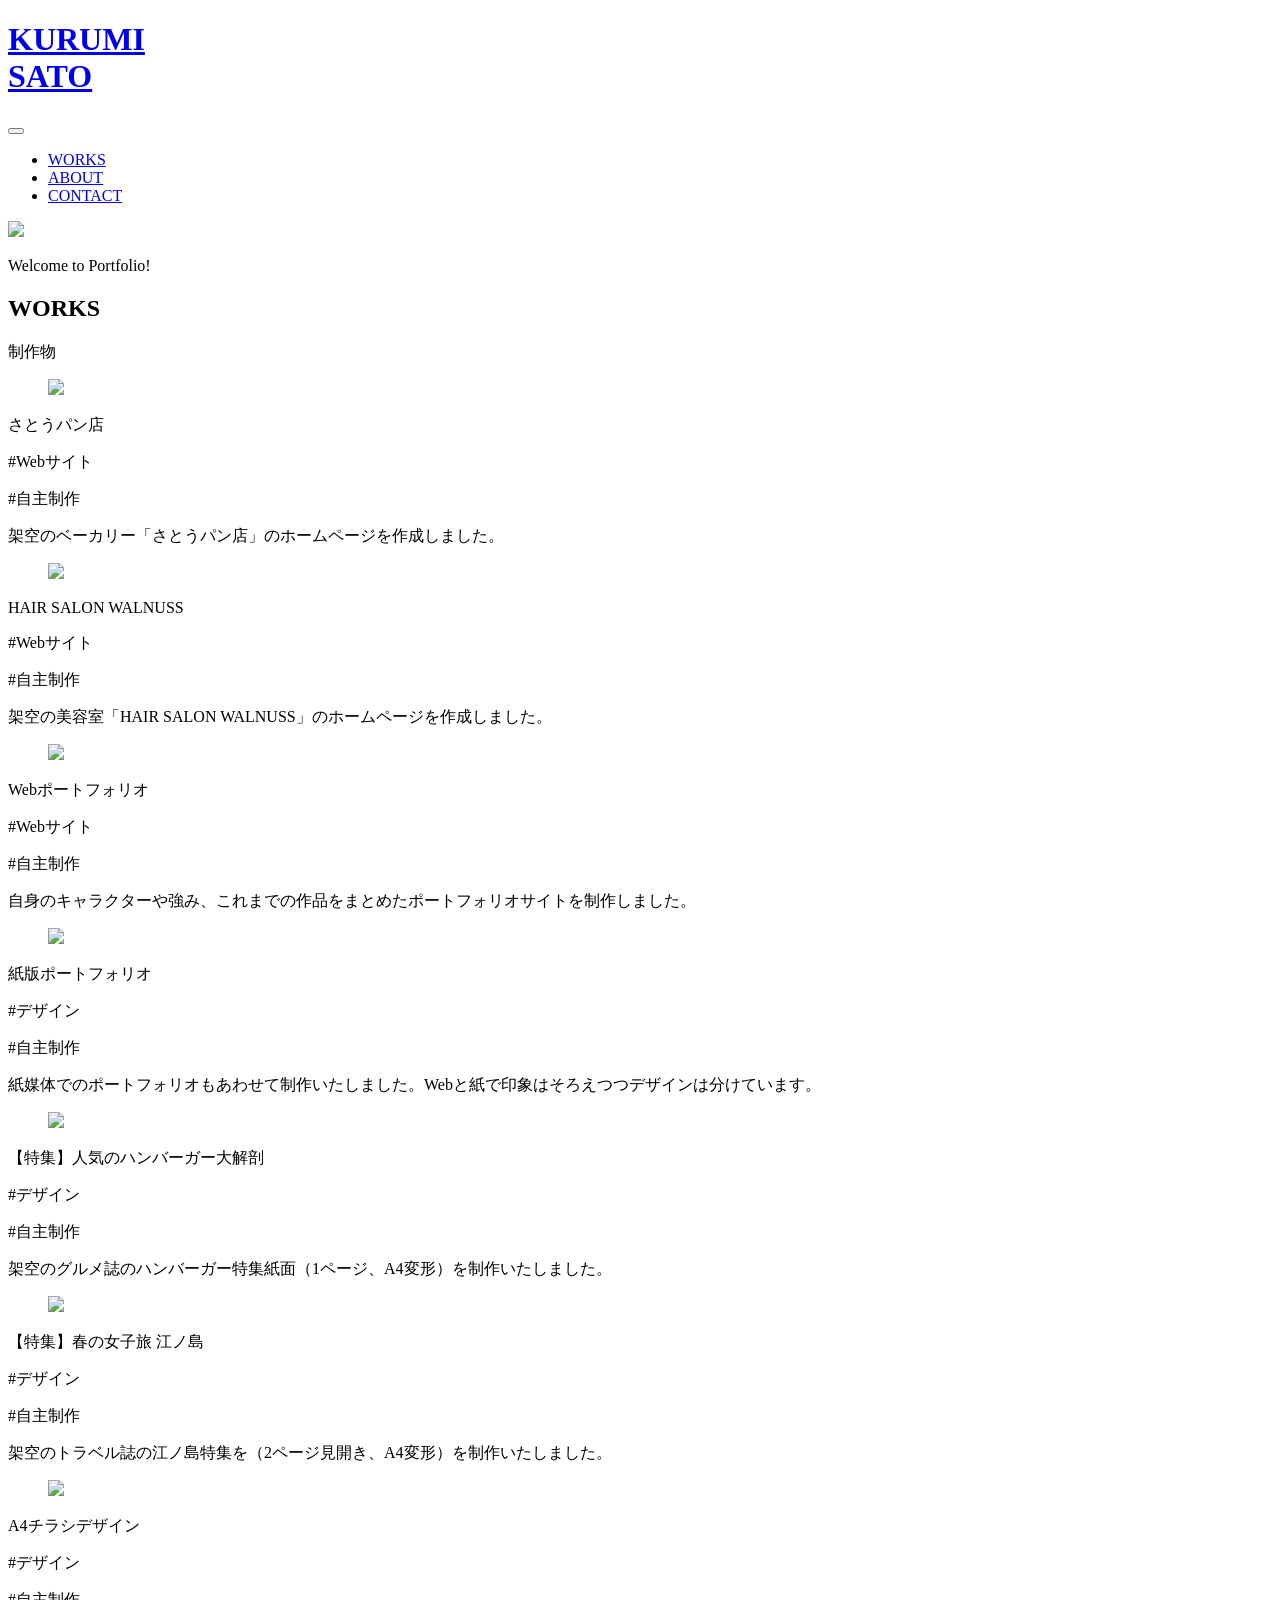
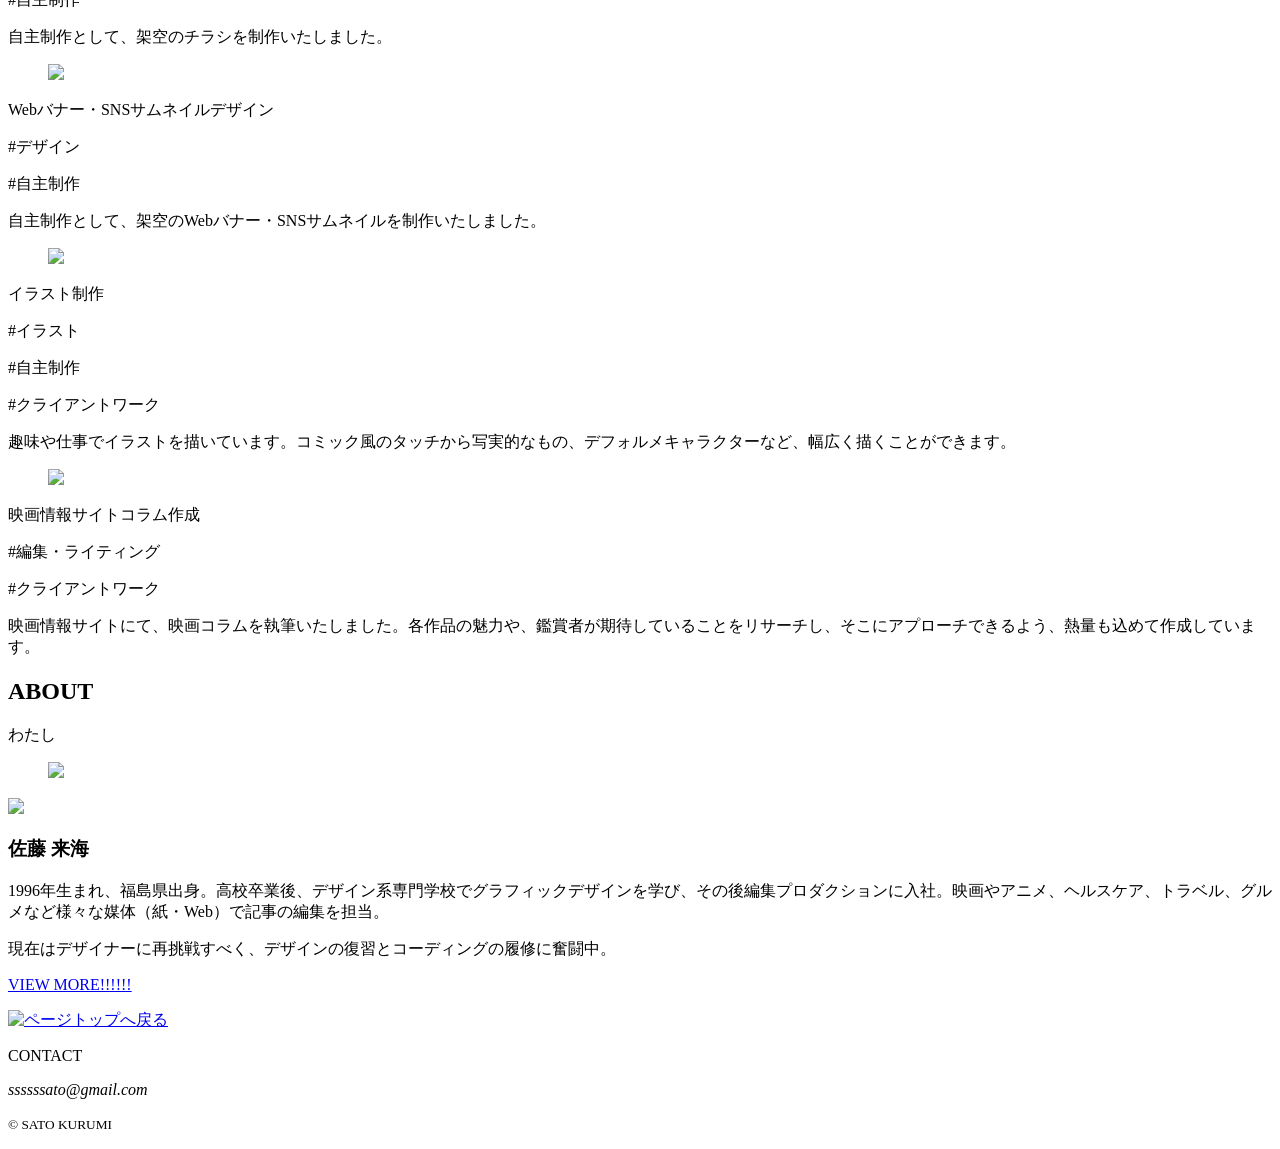
==== index.html @ dfcef028 "Add files via upload" ====
<!DOCTYPE html>
<html lang="jp">

<head>
    <meta charset="UTF-8">
    <meta name="viewport" content="width=device-width, initial-scale=1.0">
    <!-- フォント -->
    <link rel="preconnect" href="https://fonts.googleapis.com">
    <link rel="preconnect" href="https://fonts.gstatic.com" crossorigin>
    <link
        href="https://fonts.googleapis.com/css2?family=Anton&family=M+PLUS+Rounded+1c&family=Sansita:ital,wght@0,400;0,700;0,800;0,900;1,400;1,700;1,800;1,900&display=swap"
        rel="stylesheet">
    <!-- ページタイトル -->
    <title>KURUMI SATO - Portfolio</title>
    <meta name="description" content="佐藤 来海のポートフォリオ">
    <link rel="icon" href="img/favicon.webp">
    <link href="css/slick.css" rel="stylesheet">
    <link href="css/slick-theme.css" rel="stylesheet">
    <link href="css/aos.css" rel="stylesheet">
    <link href="css/style.css" rel="stylesheet">
</head>

<body>
    <!-- ↓↓↓ナビ・メイン・バナー（全幅）↓↓↓ -->
    <header id="top">
        <!-- ↓↓↓h1とナビの箱↓↓↓ -->
        <div id="header-unit">
            <!-- ↓左上の名前↓ -->
            <a href="index.html">
                <h1>KURUMI<br>SATO</h1>
            </a>

            <!-- ↓↓↓ハンバーガー用ボタン↓↓↓ -->
            <button id="hamburger-btn" aria-label="メニューを開く">
                <span></span>
                <span></span>
                <span></span>
            </button>
            <!-- ↓↓↓ハンバーガーメニュー中身↓↓↓ -->
            <nav id="nav-menu">
                <ul class="main-nav">
                    <li><a href="#works">WORKS</a></li>
                    <li><a href="about.html">ABOUT</a></li>
                    <li><a href="#contact">CONTACT</a></li>
                </ul>
            </nav>
        </div>
        <!-- ↓↓↓メインビジュアル↓↓↓ -->
        <div id="main-visual"><span class="katakata"><img src="img/hamburger-kun.webp"></span></div>

        <!-- ↓↓↓黒い帯の箇所↓↓↓ -->
        <div id="header-banner">
            <p>Welcome to Portfolio!</p>
        </div>
    </header>

    <!-- ↓↓↓メイン・幅あり↓↓↓ -->
    <main>
        <!-- ↓↓↓WORK↓↓↓ -->
        <section id="works" class="wrapper">
            <div class="sec-title-unit"><!-- ↓↓↓ sec-titleまとめ↓↓↓ -->
                <h2>WORKS</h2>
                <p>制作物</p>
            </div>

            <div id="works-box">
                <div class="works-unit" data-aos="fade-up"><!-- ↓パンユニット↓ -->
                    <!-- ↓詳細ページリンク付きの画像↓ -->
                    <a href="works-satopanten.html">
                        <figure><img src="img/mokup-09.webp" class="item-img"></figure>
                    </a>
                    <p class="item-name">さとうパン店</p>
                    <div class="tag-unit">
                        <p class="item-tag">#Webサイト</p>
                        <p class="item-tag">#自主制作</p>
                    </div>
                    <p class="item-text">架空のベーカリー「さとうパン店」のホームページを作成しました。</p>
                </div>

                <div class="works-unit" data-aos="fade-up"><!-- ↓サロンユニット↓ -->
                    <!-- ↓詳細ページリンク付きの画像↓ -->
                    <a href="works-salonwalnuss.html">
                        <figure><img src="img/mokup-10.webp" class="item-img"></figure>
                    </a>
                    <p class="item-name">HAIR SALON WALNUSS</p>
                    <div class="tag-unit">
                        <p class="item-tag">#Webサイト</p>
                        <p class="item-tag">#自主制作</p>
                    </div>
                    <p class="item-text">架空の美容室「HAIR SALON WALNUSS」のホームページを作成しました。</p>
                </div>

                <div class="works-unit" data-aos="fade-up"><!-- ↓ポートフォリオユニット↓ -->
                    <!-- ↓詳細ページリンク付きの画像↓ -->
                    <a href="works-myportffolio.html">
                        <figure><img src="img/mokup-11.webp" class="item-img"></figure>
                    </a>
                    <p class="item-name">Webポートフォリオ</p>
                    <div class="tag-unit">
                        <p class="item-tag">#Webサイト</p>
                        <p class="item-tag">#自主制作</p>
                    </div>
                    <p class="item-text">自身のキャラクターや強み、これまでの作品をまとめたポートフォリオサイトを制作しました。</p>
                </div>

                <div class="works-unit" data-aos="fade-up"><!-- ↓紙ポートフォリオユニット↓ -->
                    <!-- ↓詳細ページリンク付きの画像↓ -->
                    <a href="works-myportffolio-paper.html">
                        <figure><img src="img/paper-portfolio.webp" class="item-img"></figure>
                    </a>
                    <p class="item-name">紙版ポートフォリオ</p>
                    <div class="tag-unit">
                        <p class="item-tag">#デザイン</p>
                        <p class="item-tag">#自主制作</p>
                    </div>
                    <p class="item-text">紙媒体でのポートフォリオもあわせて制作いたしました。Webと紙で印象はそろえつつデザインは分けています。</p>
                </div>

                <div class="works-unit" data-aos="fade-up"><!-- ↓特集01ユニット↓ -->
                    <!-- ↓詳細ページリンク付きの画像↓ -->
                    <a href="works-magagine-01.html">
                        <figure><img src="img/edit-01.webp" class="item-img"></figure>
                    </a>
                    <p class="item-name">【特集】人気のハンバーガー大解剖</p>
                    <div class="tag-unit">
                        <p class="item-tag">#デザイン</p>
                        <p class="item-tag">#自主制作</p>
                    </div>
                    <p class="item-text">架空のグルメ誌のハンバーガー特集紙面（1ページ、A4変形）を制作いたしました。</p>
                </div>

                <div class="works-unit" data-aos="fade-up"><!-- ↓特集02ユニット↓ -->
                    <!-- ↓詳細ページリンク付きの画像↓ -->
                    <a href="works-magagine-02.html">
                        <figure><img src="img/edit-02.webp" class="item-img"></figure>
                    </a>
                    <p class="item-name">【特集】春の女子旅 江ノ島</p>
                    <div class="tag-unit">
                        <p class="item-tag">#デザイン</p>
                        <p class="item-tag">#自主制作</p>
                    </div>
                    <p class="item-text">架空のトラベル誌の江ノ島特集を（2ページ見開き、A4変形）を制作いたしました。</p>
                </div>

                <div class="works-unit" data-aos="fade-up"><!-- ↓チラシユニット↓ -->
                    <!-- ↓詳細ページリンク付きの画像↓ -->
                    <a href="works-leaflet.html">
                        <figure><img src="img/chirashi.webp" class="item-img"></figure>
                    </a>
                    <p class="item-name">A4チラシデザイン</p>
                    <div class="tag-unit">
                        <p class="item-tag">#デザイン</p>
                        <p class="item-tag">#自主制作</p>
                    </div>
                    <p class="item-text">自主制作として、架空のチラシを制作いたしました。</p>
                </div>

                <div class="works-unit" data-aos="fade-up"><!-- ↓バナーユニット↓ -->
                    <!-- ↓詳細ページリンク付きの画像↓ -->
                    <a href="works-webbanner.html">
                        <figure><img src="img/banner.webp" class="item-img"></figure>
                    </a>
                    <p class="item-name">Webバナー・SNSサムネイルデザイン</p>
                    <div class="tag-unit">
                        <p class="item-tag">#デザイン</p>
                        <p class="item-tag">#自主制作</p>
                    </div>
                    <p class="item-text">自主制作として、架空のWebバナー・SNSサムネイルを制作いたしました。</p>
                </div>

                <div class="works-unit" data-aos="fade-up"><!-- ↓イラストユニット↓ -->
                    <!-- ↓詳細ページリンク付きの画像↓ -->
                    <a href="works-illust.html">
                        <figure><img src="img/illust.webp" class="item-img"></figure>
                    </a>
                    <p class="item-name">イラスト制作</p>
                    <div class="tag-unit">
                        <p class="item-tag">#イラスト</p>
                        <p class="item-tag">#自主制作</p>
                        <p class="item-tag">#クライアントワーク</p>
                    </div>
                    <p class="item-text">趣味や仕事でイラストを描いています。コミック風のタッチから写実的なもの、デフォルメキャラクターなど、幅広く描くことができます。</p>
                </div>

                <div class="works-unit" data-aos="fade-up"><!-- ↓ライティングユニット↓ -->
                    <!-- ↓詳細ページリンク付きの画像↓ -->
                    <a href="works-mwpwriting.html">
                        <figure><img src="img/mwp-writing.webp" class="item-img"></figure>
                    </a>
                    <p class="item-name">映画情報サイトコラム作成</p>
                    <div class="tag-unit">
                        <p class="item-tag">#編集・ライティング
                        </p>
                        <p class="item-tag">#クライアントワーク</p>
                    </div>
                    <p class="item-text">
                        映画情報サイトにて、映画コラムを執筆いたしました。各作品の魅力や、鑑賞者が期待していることをリサーチし、そこにアプローチできるよう、熱量も込めて作成しています。</p>
                </div>
            </div>
        </section>
        <!-- ↑↑↑WORKS↑↑↑ -->

        <!-- ↓↓↓ABOUT↓↓↓ -->
        <section id="about">
            <div class="sec-title-unit"><!-- ↓↓↓ sec-titleまとめ↓↓↓ -->
                <h2>ABOUT</h2>
                <p>わたし</p>
            </div>
            <div class="about-unit" data-aos="fade-up">
                <figure id="my-photo"><img src="img/myphoto.jpg"></figure>
                <div class="about-text-unit">
                    <span class="img-roll"><img src="img/recoad.svg"></span>
                    <h3>佐藤 来海</h3>
                    <p>1996年生まれ、福島県出身。高校卒業後、デザイン系専門学校でグラフィックデザインを学び、その後編集プロダクションに入社。映画やアニメ、ヘルスケア、トラベル、グルメなど様々な媒体（紙・Web）で記事の編集を担当。
                    </p>
                    <p>現在はデザイナーに再挑戦すべく、デザインの復習とコーディングの履修に奮闘中。</p>
                </div>
            </div>
            <div id="about-viewmore"><!-- ↓↓↓ VIEW MOREボタン↓↓↓ -->
                <a href="about.html">
                    <p>VIEW MORE!!!!!!</p>
                </a>
            </div>
            <div>
                <a href="#top" class="to-top-btn">
                    <img src="img/hamburger-kun-top.webp" alt="ページトップへ戻る">
                </a>
            </div>
        </section>
    </main>

    <footer id="contact">
        <p>CONTACT</p>
        <!-- ↓メアド↓ -->
        <address>ssssssato@gmail.com</address>
        <p><small>&copy; SATO KURUMI</small></p>
    </footer>

    <!-- jQuery本体／相対パス -->
    <!-- <script src="js/jquery-3.6.1.min.js"></script> -->
    <!-- jQuery本体／CDN -->
    <script src="https://cdnjs.cloudflare.com/ajax/libs/jquery/3.7.1/jquery.min.js"
        integrity="sha512-v2CJ7UaYy4JwqLDIrZUI/4hqeoQieOmAZNXBeQyjo21dadnwR+8ZaIJVT8EE2iyI61OV8e6M8PP2/4hpQINQ/g=="
        crossorigin="anonymous" referrerpolicy="no-referrer"></script>
    <!-- slick.jsプラグイン -->
    <script src="js/slick.min.js"></script>
    <!-- イニシャライズ -->
    <script>
        $('.slider').slick({
            autoplay: true,
            infinity: true,
            dots: true,
            speed: 1000,
            autoplaySpeed: 1200,
            centerMode: true,
            centerPadding: '20%'
        });
    </script>
    <!--AOSイニシャライズ-->
    <script src="js/aos.js"></script>
    <script>AOS.init();</script>
    <script>
        const btn = document.getElementById('hamburger-btn');
        const menu = document.getElementById('nav-menu');
        const links = document.querySelectorAll('.main-nav a'); // 💡 .main-navの中のaタグを全取得

        // 1. ボタンをクリックしたときの開閉
        btn.addEventListener('click', () => {
            btn.classList.toggle('active');
            menu.classList.toggle('active');
        });

        // 2. リンクをクリックしたときにメニューを自動で閉じる
        links.forEach(link => {
            link.addEventListener('click', () => {
                btn.classList.remove('active');
                menu.classList.remove('active');
            });
        });</script>
</body>

</html>
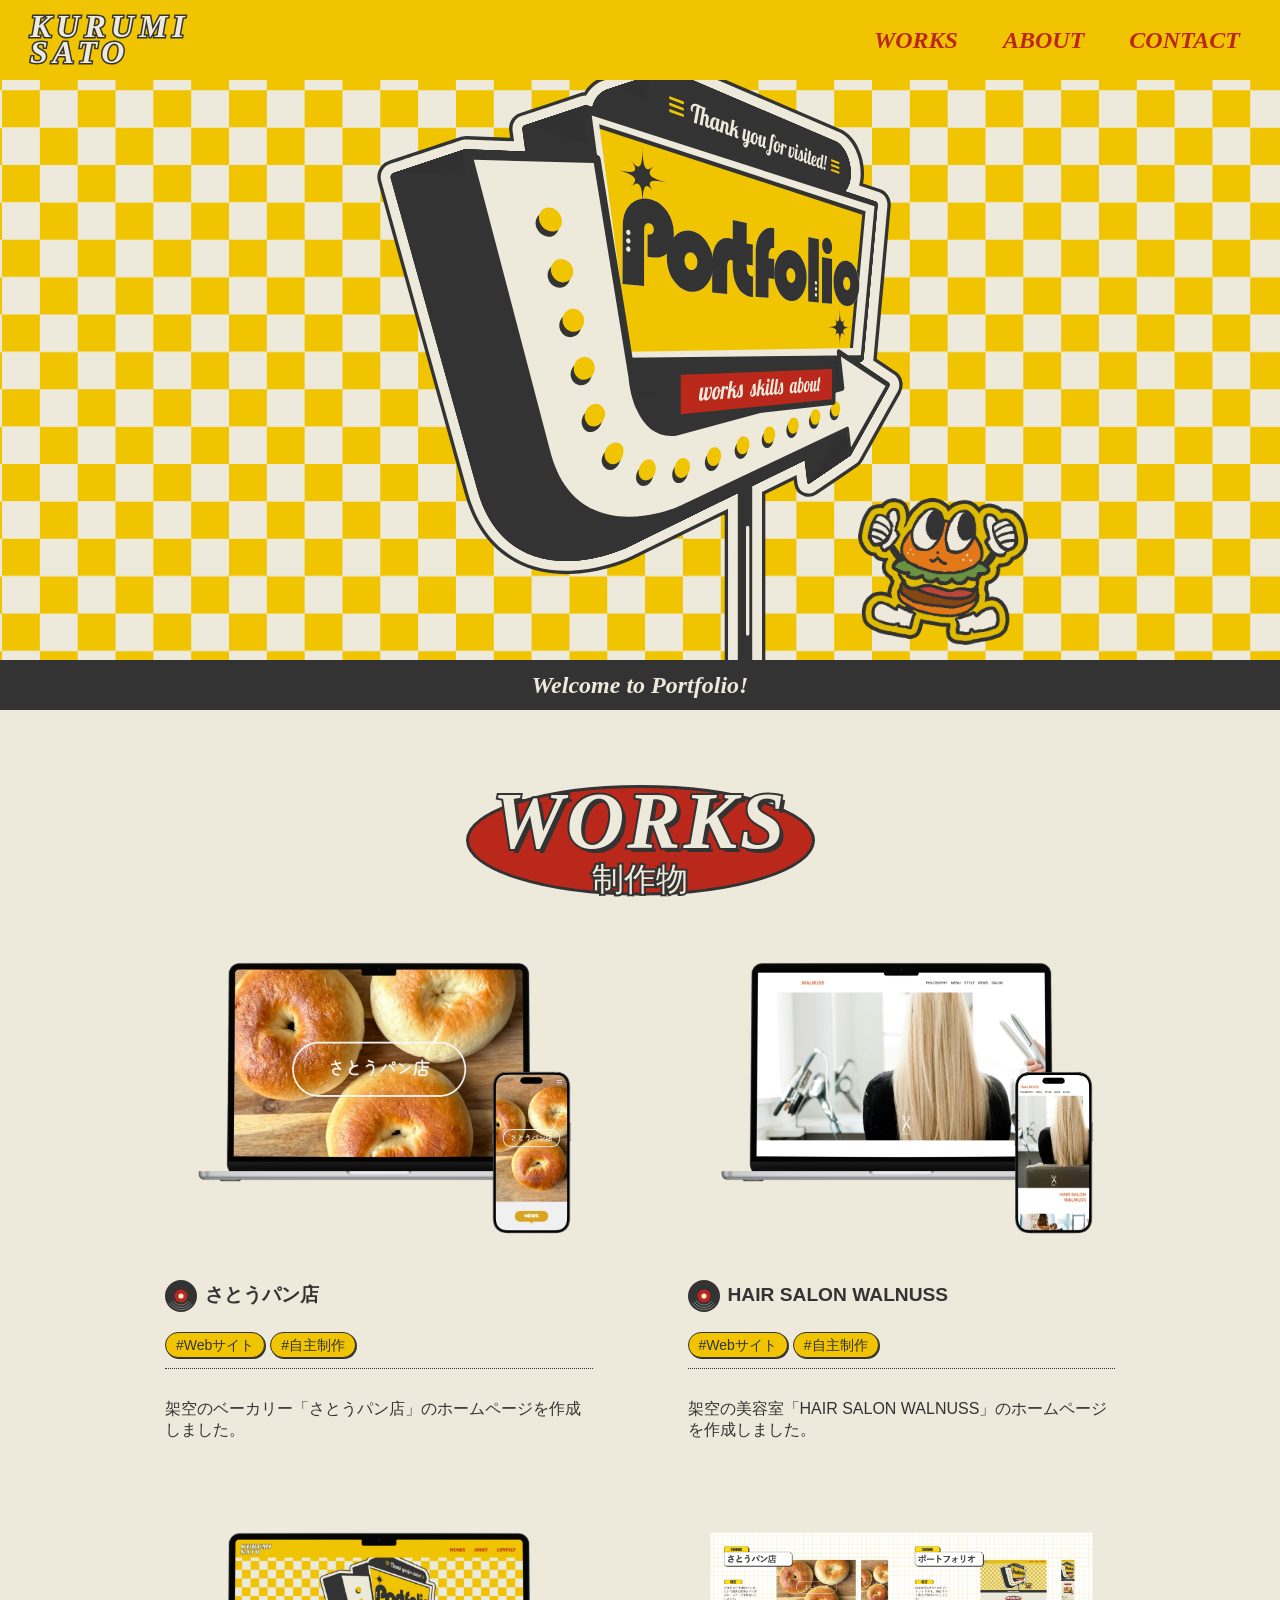
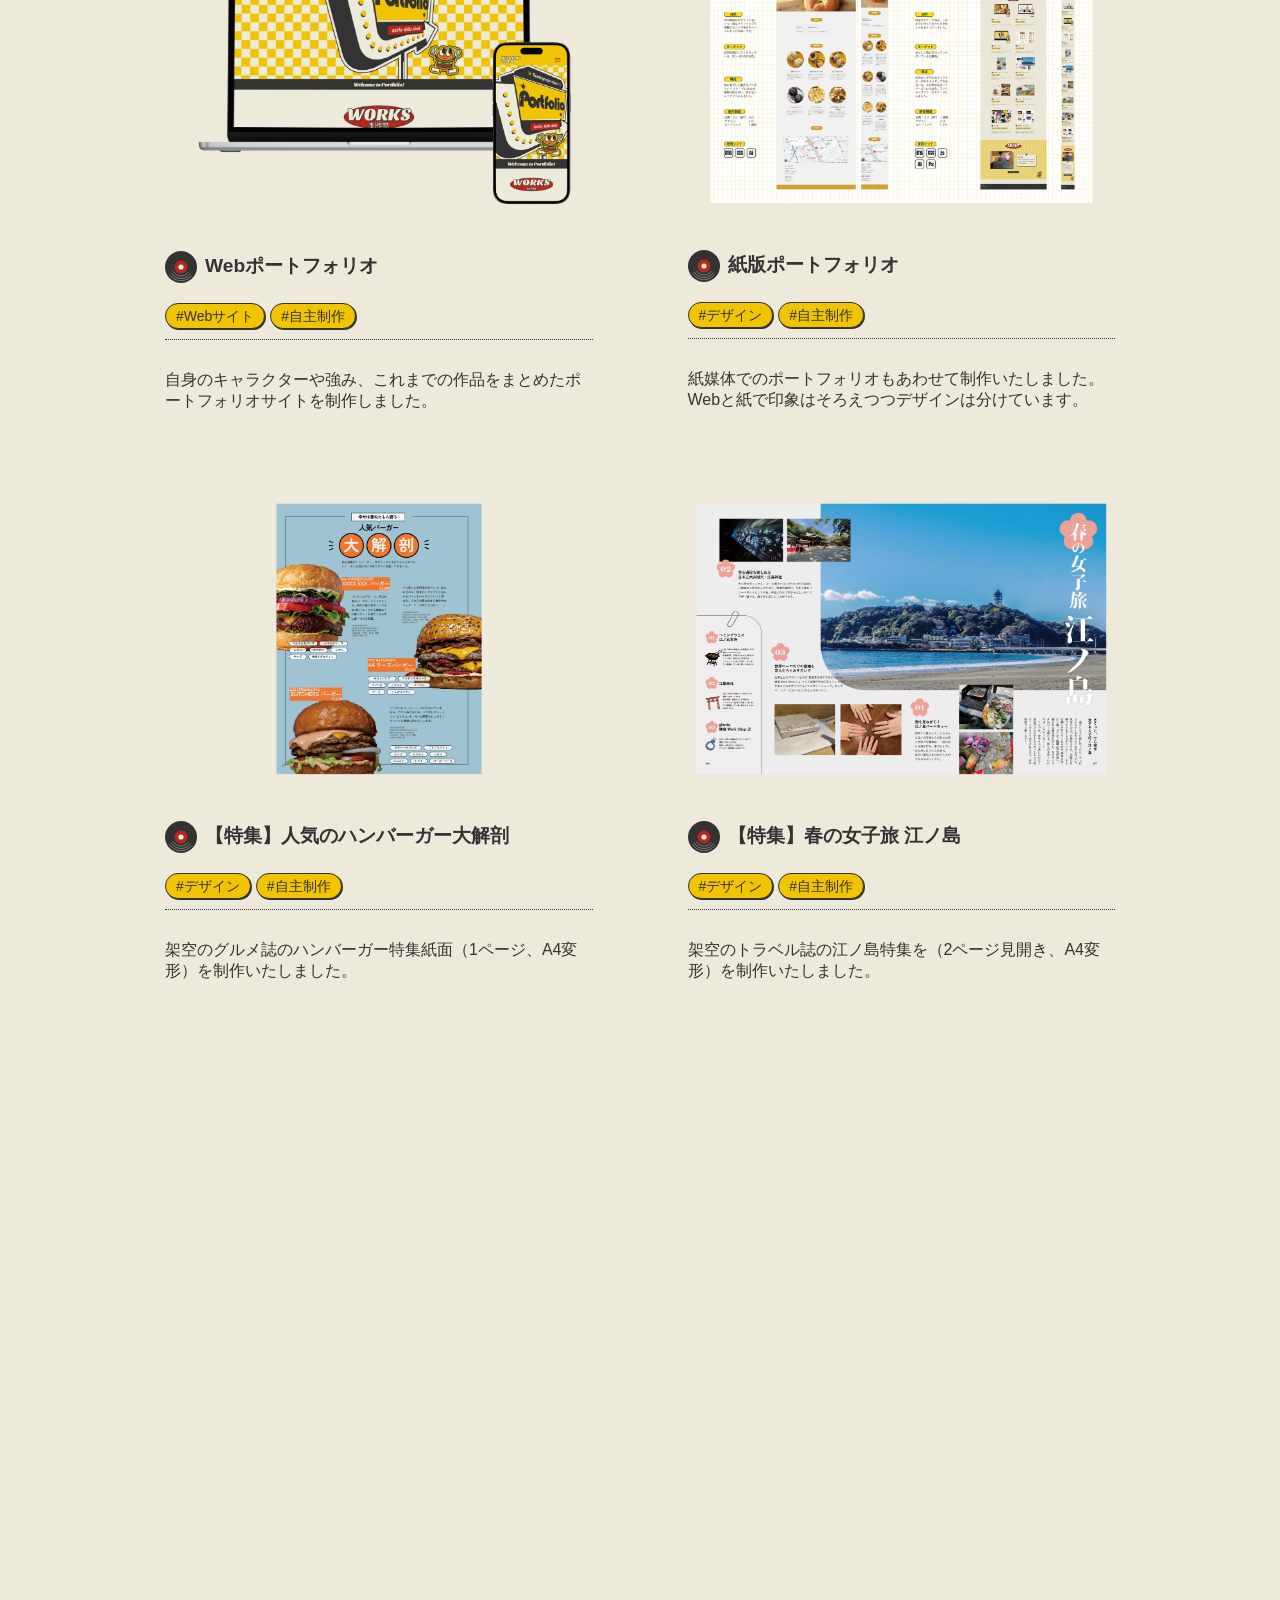
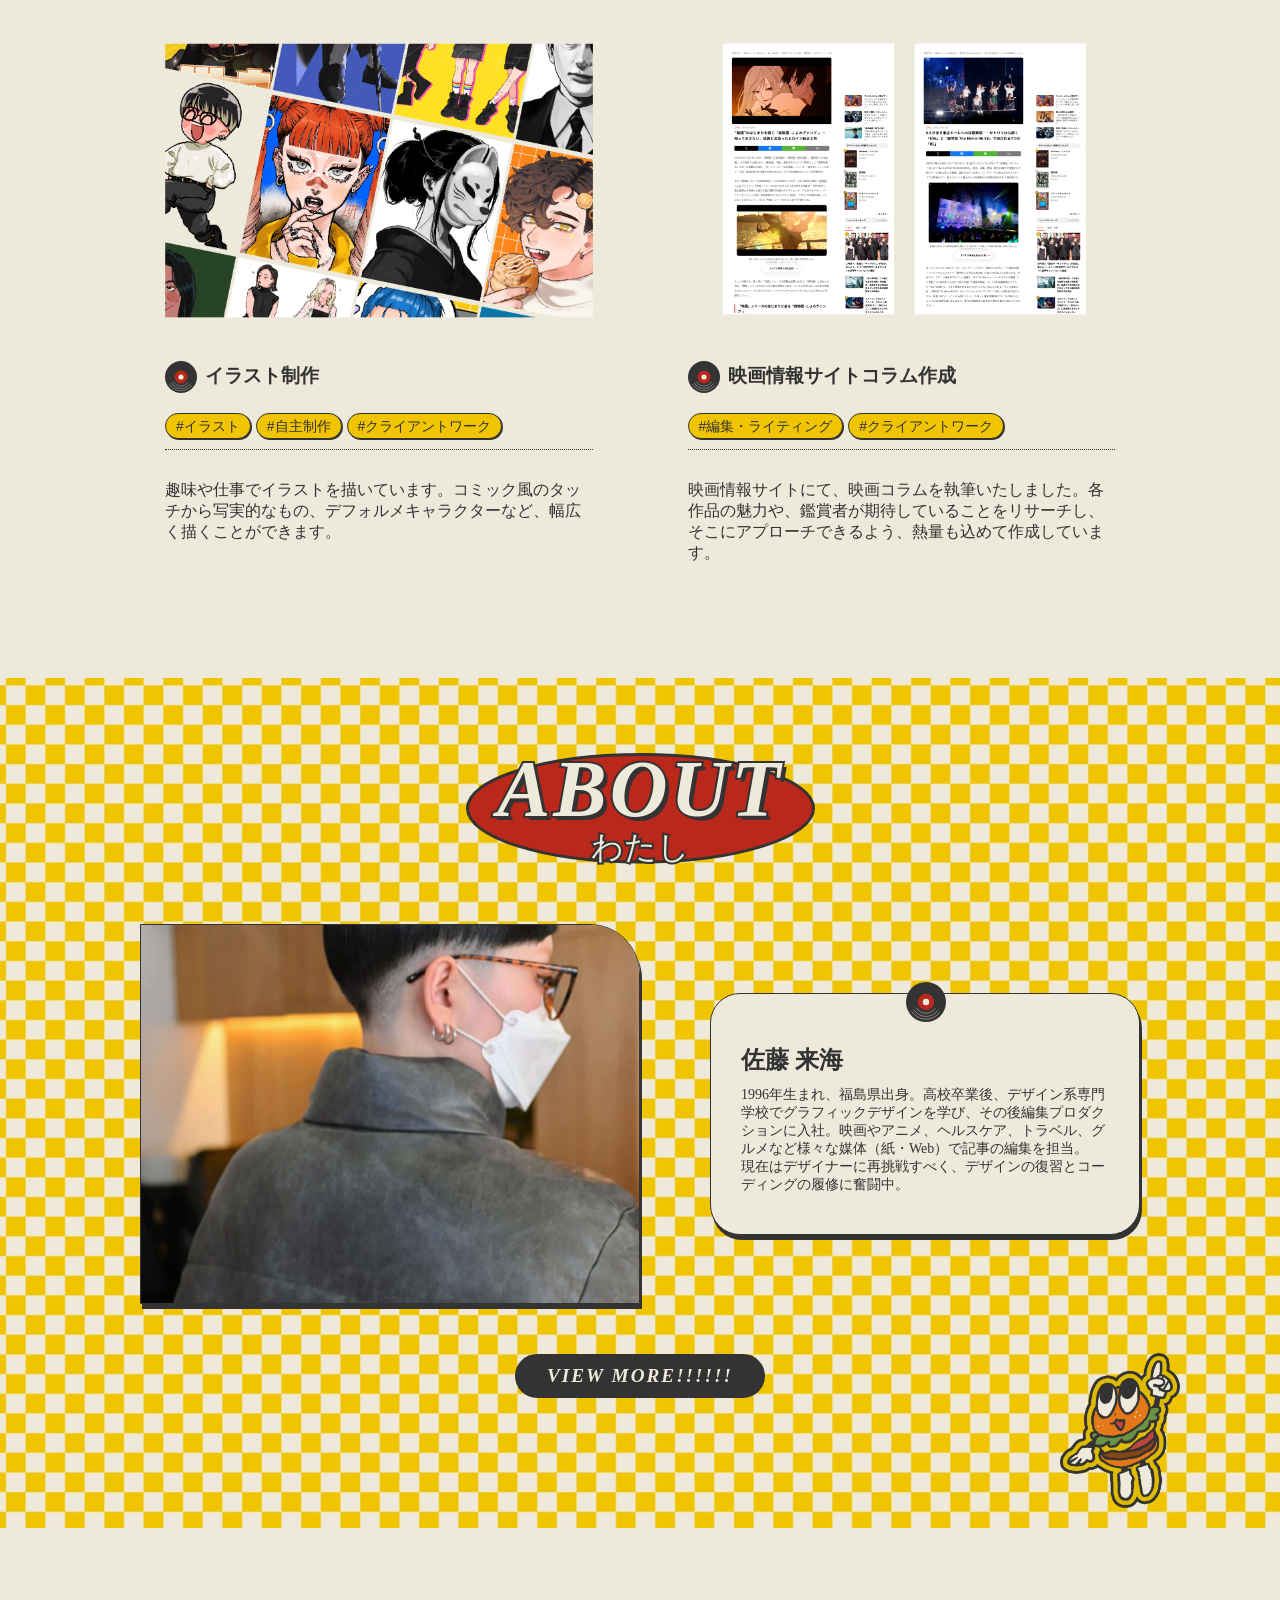
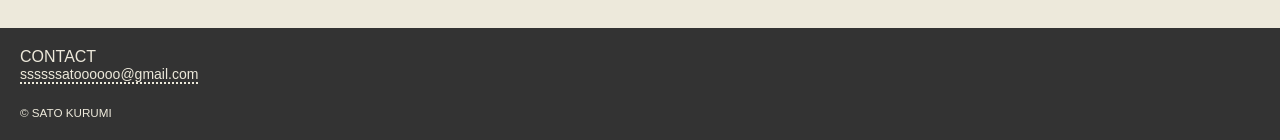
==== commit 1137d302: "Update index.html" ====
--- a/index.html
+++ b/index.html
@@ -232,7 +232,7 @@
     <footer id="contact">
         <p>CONTACT</p>
         <!-- ↓メアド↓ -->
-        <address>ssssssato@gmail.com</address>
+        <address>ssssssatoooooo@gmail.com</address>
         <p><small>&copy; SATO KURUMI</small></p>
     </footer>
 
@@ -279,4 +279,4 @@
         });</script>
 </body>
 
-</html>+</html>
--- a/css/style.css
+++ b/css/style.css
@@ -0,0 +1,1371 @@
+@charset "utf-8";
+
+/*------------------
+ 初期設定 
+ ------------------*/
+* {
+    margin: 0;
+    padding: 0;
+    box-sizing: border-box;
+}
+
+html {
+    scroll-behavior: smooth;
+}
+
+a {
+    text-decoration: none;
+    color: #000;
+}
+
+li {
+    list-style: none;
+}
+
+img {
+    width: 100%;
+    vertical-align: bottom;
+}
+
+/*------------------
+ローディング画面
+------------------*/
+
+/* 1. ローディング背景設定 */
+#loader {
+    position: fixed;
+    top: 0;
+    left: 0;
+    width: 100vw;
+    height: 100vh;
+    background-color: #ffbf1e;
+    display: flex;
+    justify-content: center;
+    align-items: center;
+    z-index: 9999;
+}
+
+/* ハンバーガー全体枠 */
+.hamburger {
+    display: flex;
+    flex-direction: column;
+    align-items: center;
+    gap: 6px;
+    /* 具と具のすき間 */
+}
+
+/* パーツ共通スタイル */
+.part {
+    width: 80px;
+    border: solid 2px #333;
+    border-radius: 10px;
+    animation: dropIn 0.6s cubic-bezier(0.175, 0.885, 0.32, 1.275) forwards;
+    opacity: 0;
+}
+
+.bun-top {
+    height: 25px;
+    background-color: #de9400;
+    border-radius: 40px 40px 5px 5px;
+    animation-delay: 0.1s;
+}
+
+.tomato {
+    height: 10px;
+    background-color: #e64c3c;
+    width: 75px;
+    animation-delay: 0.3s;
+}
+
+.meat {
+    height: 15px;
+    background-color: #8c583d;
+    animation-delay: 0.5s;
+}
+
+.letus {
+    height: 8px;
+    background-color: #62b50e;
+    animation-delay: 0.7s;
+}
+
+.bun-bottom {
+    height: 15px;
+    background-color: #de9400;
+    border-radius: 5px 5px 15px 15px;
+    animation-delay: 0.9s;
+}
+
+/* アニメーション */
+@keyframes dropIn {
+    0% {
+        transform: translateY(-150px);
+        opacity: 0;
+    }
+
+    100% {
+        transform: translateY(0);
+        opacity: 1
+    }
+}
+
+
+body {
+    font-family: "M PLUS Rounded 1c", "Sansita", "Anton", sans-serif;
+    font-size: .875rem;
+    background-color: #EDE9DB;
+    color: #333;
+}
+
+.wrapper {
+    max-width: 900px;
+    margin: 0 auto;
+    padding: 0 20px;
+}
+
+.sec-title-unit {
+    margin: 50px auto 35px;
+    background-image: url(../img/sec-title-base.svg);
+    background-repeat: no-repeat;
+    background-position: center;
+    background-size: contain;
+    height: 4.5rem;
+    padding: 5px 0;
+}
+
+.sec-title-unit h2 {
+    font-family: "Sansita";
+    font-weight: 900;
+    font-style: italic;
+    margin-bottom: 15px;
+    font-size: 3rem;
+    line-height: 2rem;
+    letter-spacing: 3px;
+    color: #EDE9DB;
+    text-align: center;
+    -webkit-text-stroke: 3px #333;
+    paint-order: stroke;
+    text-shadow: 2px 2px 0 #333;
+}
+
+.sec-title-unit p {
+    color: #EDE9DB;
+    line-height: .875rem;
+    font-size: 1rem;
+    text-align: center;
+    -webkit-text-stroke: 2px #333;
+    paint-order: stroke;
+}
+
+/*------------------
+ヘッダー＆メイン
+ ------------------*/
+
+header {
+    position: relative;
+}
+
+#header-unit {
+    display: flex;
+    justify-content: space-between;
+    align-items: center;
+    width: 100%;
+    height: 60px;
+    margin: 0 auto;
+    padding: 15px 30px;
+    z-index: 999;
+    background-color: #F0C400;
+
+    position: fixed;
+    top: 0;
+    left: 0;
+}
+
+/* h1 */
+#header-unit h1 {
+    display: inline-block;
+    line-height: 1.1rem;
+
+    font-family: "Sansita";
+    font-weight: 900;
+    text-align: left;
+    font-style: italic;
+    font-size: 1.2rem;
+    color: #EDE9DB;
+    letter-spacing: 5px;
+    -webkit-text-stroke: 3px #333;
+    paint-order: stroke;
+}
+
+/* ハンバーガーボタン */
+#hamburger-btn {
+    position: relative;
+    width: 40px;
+    height: 40px;
+    background: none;
+    border: none;
+    cursor: pointer;
+    z-index: 10000;
+    /* メニュー画面より手前に出す */
+}
+
+/* 三本線の共通スタイル */
+#hamburger-btn span {
+    display: block;
+    position: absolute;
+    left: 5px;
+    width: 30px;
+    height: 3px;
+    background-color: #B9281B;
+    border-radius: 2px;
+    transition: all 0.3s ease;
+}
+
+/* 三本線のそれぞれの初期位置 */
+#hamburger-btn span:nth-child(1) {
+    top: 10px;
+}
+
+#hamburger-btn span:nth-child(2) {
+    top: 19px;
+}
+
+#hamburger-btn span:nth-child(3) {
+    top: 28px;
+}
+
+/* ボタンがアクティブ（×）になったときの動き */
+#hamburger-btn.active span:nth-child(1) {
+    transform: translateY(9px) rotate(45deg);
+}
+
+#hamburger-btn.active span:nth-child(2) {
+    opacity: 0;
+}
+
+#hamburger-btn.active span:nth-child(3) {
+    transform: translateY(-9px) rotate(-45deg);
+}
+
+/* スマホ版メニュー隠し */
+#nav-menu {
+    position: fixed;
+    top: 0;
+    right: -100%;
+    width: 100vw;
+    height: 100vh;
+    background-color: rgba(237, 233, 219, 0.95);
+    transition: all 0.4s ease;
+    z-index: 9999;
+    display: flex;
+    justify-content: center;
+    align-items: center;
+}
+
+/* メニューアクティブ時 */
+#nav-menu.active {
+    right: 0;
+}
+
+/* スマホ版メニュー内縦並び */
+.main-nav {
+    display: flex;
+    flex-direction: column;
+    gap: 30px;
+    list-style: none;
+    padding: 0;
+    text-align: center;
+
+    font-family: "Sansita";
+    font-weight: 900;
+    font-style: italic;
+}
+
+.main-nav a {
+    font-size: 1.5rem;
+    color: #B9281B;
+    text-decoration: none;
+    font-weight: bold;
+}
+
+#main-visual {
+    width: 100%;
+    height: 500px;
+    margin-top: 60px;
+
+    background-image: url(../img/BG-sign.svg);
+    background-repeat: no-repeat;
+    background-size: cover;
+    background-position: center;
+    background-color: #EDE9DB;
+
+    position: relative;
+}
+
+@keyframes katakata {
+
+    0% {
+        transform: rotate(-4deg);
+    }
+
+    50% {
+        transform: rotate(4deg);
+    }
+
+    100% {
+        transform: rotate(-4deg);
+    }
+}
+
+#main-visual .katakata img {
+    width: 150px;
+    animation: katakata 0.64s steps(1) infinite alternate;
+
+    position: absolute;
+    top: 72%;
+    left: 56%;
+}
+
+#header-banner {
+    width: 100%;
+    background-color: #333;
+
+    font-family: "Sansita";
+    font-weight: 900;
+    font-style: italic;
+    text-align: center;
+}
+
+#header-banner p {
+    display: inline-block;
+    line-height: 50px;
+    font-size: 1.5rem;
+    color: #EDE9DB;
+}
+
+/*------------------
+WORKS
+------------------*/
+
+/* ↓1作品のユニット↓ */
+#works .works-unit {
+    position: relative;
+    text-align: left;
+    margin-bottom: 30px;
+}
+
+#works .works-unit:last-child {
+    margin-bottom: 60px;
+}
+
+/* .star-l img {
+    width: 40px;
+    height: auto;
+    margin: 0;
+    position: absolute;
+    top: -2%;
+    left: -2%;
+
+    animation: rotateAnime 3s linear infinite;
+} */
+
+@keyframes rotateAnime {
+    0% {
+        transform: rotate(0deg);
+        /* 開始時：0度 */
+    }
+
+    100% {
+        transform: rotate(360deg);
+        /* 終了時：360度（1回転） */
+    }
+}
+
+#works .works-unit .item-img {
+    width: 100%;
+    object-fit: contain;
+}
+
+#works .works-unit .item-name {
+    padding: 0;
+    margin: 0 0 10px 0;
+    font-size: 1.2rem;
+    font-weight: bold;
+    vertical-align: middle;
+}
+
+#works .works-unit .item-name::before {
+    content: url(../img/recoad.svg);
+    display: inline-block;
+    margin-right: .5rem;
+    width: 2rem;
+    height: 2rem;
+    vertical-align: middle;
+    animation: rotateAnime 3s linear infinite;
+}
+
+#works .tag-unit {
+    display: flex;
+    justify-content: left;
+    align-items: center;
+    gap: 5px;
+}
+
+#works .item-tag {
+    background-color: #F0C400;
+    border: solid 1px #333;
+    border-radius: 30px;
+    box-shadow: 1px 1px 0 #333;
+    margin-bottom: 15px;
+    padding: 0 10px;
+
+    color: #333;
+    line-height: 1.5rem;
+    font-size: .6rem;
+}
+
+#works .item-text {
+    padding: 10px 0;
+    border-top: dotted 1.5px #333;
+}
+
+/*------------------
+ABOUT
+------------------*/
+
+#about {
+    padding: 25px 25px 130px;
+    margin-bottom: 100px;
+    background-image: url(../img/check-bg-y.webp);
+    background-repeat: no-repeat;
+    background-size: cover;
+    background-position: center;
+    position: relative;
+}
+
+.to-top-btn {
+    position: absolute;
+    bottom: 20px;
+    right: 20px;
+    display: inline-block;
+    transition: transform 0.3s ease;
+}
+
+.to-top-btn img {
+    width: 100px;
+    height: auto;
+    display: block;
+}
+
+.to-top-btn:hover {
+    transform: translateY(-5px);
+}
+
+#about #my-photo img {
+    width: 100%;
+    height: 250px;
+    margin-bottom: 30px;
+    object-fit: cover;
+    border: solid 2px #333;
+    border-radius: 0 50px 0 0;
+    box-shadow: 2px 5px 0 #333;
+}
+
+#about .about-text-unit {
+    padding: 30px 30px 50px;
+    font-family: "M PLUS Rounded 1c";
+    background-color: #EDE9DB;
+    border: solid 1.5px #333;
+    border-radius: 30px;
+    box-shadow: 2px 5px 0 #333;
+    text-align: left;
+    position: relative;
+}
+
+#about .img-roll {
+    width: 40px;
+    height: auto;
+    margin: 0;
+
+    position: absolute;
+    top: -5%;
+    right: 45%;
+
+    animation: rotateAnime 3s linear infinite;
+}
+
+#about h3 {
+    padding: 20px 0 10px;
+    font-size: 1.2rem;
+}
+
+#about-viewmore {
+    width: 250px;
+    margin: 30px auto;
+    line-height: 40px;
+    background-color: #333;
+    border: solid 2px #333;
+    border-radius: 50px;
+    text-align: center;
+
+    transition: .2s;
+}
+
+#about-viewmore a {
+    font-family: "Sansita";
+    font-weight: 900;
+    font-style: italic;
+    letter-spacing: 2px;
+    font-size: 1.2rem;
+    color: #EDE9DB;
+}
+
+#about-viewmore:hover {
+    background-color: #B9281B;
+    transform: scale(1.1);
+}
+
+/* フッター */
+
+footer {
+    width: 100%;
+    padding: 20px;
+    background-color: #333;
+    color: #EDE9DB;
+}
+
+footer p:first-child {
+    font-size: 1rem;
+}
+
+footer address {
+    display: inline-block;
+    font-style: normal;
+    margin-bottom: 20px;
+    border-bottom: dotted 2px #EDE9DB;
+}
+
+/* ----------------------
+ ABOUT単独ページ 
+-----------------------*/
+
+#about-page #about-profile {
+    padding-top: 15px;
+}
+
+#about-profile h1 {
+    margin: 90px auto 30px;
+    padding: 20px;
+    background-image: url(../img/sec-title-base.svg);
+    background-repeat: no-repeat;
+    background-position: center;
+    color: #EDE9DB;
+    text-align: center;
+
+    font-family: "Sansita";
+    font-weight: 900;
+    font-style: italic;
+    font-size: 4rem;
+    line-height: 2rem;
+    letter-spacing: 3px;
+
+    -webkit-text-stroke: 3px #333;
+    paint-order: stroke;
+}
+
+#about-page h2 {
+    padding: 20px 0;
+}
+
+#about-page h2::before {
+    content: "SATO KURUMI";
+    display: block;
+    font-size: .875rem;
+    font-weight: normal;
+}
+
+#about-page h3 {
+    margin: 50px auto 30px;
+    padding: 5px;
+    color: #EDE9DB;
+    text-align: center;
+    -webkit-text-stroke: 4px #B9281B;
+    paint-order: stroke;
+    text-shadow: 2px 2px 0px #B9281B;
+
+    font-family: "Sansita";
+    font-weight: 900;
+    font-style: italic;
+    font-size: 3rem;
+    letter-spacing: 3px;
+}
+
+#about-page figure {
+    margin-bottom: 40px;
+}
+
+#about-page figure img {
+    width: 100%;
+    height: 400px;
+    object-fit: cover;
+    border: solid 1.5px #333;
+    border-radius: 0 50px 0 0;
+    box-shadow: 2px 5px 0 #333;
+}
+
+#about-page .skills-unit {
+    margin-bottom: 30px;
+}
+
+#about-page .skills-unit .skill-text {
+    margin-left: 2.2rem;
+}
+
+#about-page .app-flex {
+    display: flex;
+    justify-content: left;
+    gap: 2px;
+    margin: 0 0 10px 2.2rem;
+}
+
+#about-page h4 {
+    padding: 5px 0;
+    font-size: 1.2rem;
+    font-weight: normal;
+}
+
+#about-page h4::before {
+    content: url(../img/recoad.svg);
+    display: inline-block;
+    margin-right: .5rem;
+    width: 1.7rem;
+    height: 1.7rem;
+    vertical-align: middle;
+    animation: rotateAnime 3s linear infinite;
+}
+
+#about-page .app-tag {
+    background-color: #F0C400;
+    border: solid 1px #333;
+    border-radius: 30px;
+    padding: 0 10px;
+
+    line-height: 1.5rem;
+    font-size: .65rem;
+}
+
+#about-strangths {
+    margin-bottom: 40px;
+    padding: 0 20px;
+}
+
+#strangths-container .strangths-unit {
+    margin: 0 auto 30px;
+
+}
+
+#strangths-container .strangths-unit p {
+    padding-left: 2.2rem;
+}
+
+#strangths-container .strangths-unit:last-child {
+    margin-bottom: 0;
+}
+
+/* BIOGRAPHY */
+
+#about-biography {
+    margin-bottom: 50px;
+}
+
+#bio-container {
+    padding: 20px;
+    background-color: #F0C400;
+    border: solid 1px #333;
+    box-shadow: 2px 5px 0 #333;
+    border-radius: 30px;
+    text-align: left;
+}
+
+#bio-container .bio-unit {
+    display: flex;
+    justify-content: center;
+    gap: 25px;
+}
+
+#biography-box .bio-unit dt {
+    margin: 10px 0;
+}
+
+#biography-box .bio-unit dt::before {
+    content: url(../img/recoad.svg);
+    display: inline-block;
+    margin-right: .4rem;
+    width: 1.2rem;
+    height: 1.2rem;
+    vertical-align: middle;
+    animation: rotateAnime 3s linear infinite;
+}
+
+#biography-box .bio-unit dd {
+    width: 60%;
+    margin: 10px 0;
+}
+
+/* ----------------------
+ WORKS単独ページ
+-----------------------*/
+
+#works-page {
+    max-width: 900px;
+    width: 100%;
+    margin: 0 auto;
+    padding: 0 20px;
+}
+
+#works-page h1 {
+    margin: 90px auto;
+    padding: 20px;
+    background-image: url(../img/sec-title-base.svg);
+    background-repeat: no-repeat;
+    background-position: center;
+    color: #EDE9DB;
+    text-align: center;
+
+    font-family: "Sansita";
+    font-weight: 900;
+    font-style: italic;
+    font-size: 4rem;
+    line-height: 2rem;
+    letter-spacing: 3px;
+
+    -webkit-text-stroke: 3px #333;
+    paint-order: stroke;
+}
+
+#works-page h2 {
+    padding-bottom: 5px;
+    color: #333;
+    font-size: 1.5rem;
+}
+
+#works-page .title-unit {
+    /* display: flex;
+    justify-content: space-between;
+    align-items: center; */
+    border-bottom: dotted 1px #333;
+
+    padding-bottom: 8px;
+    margin-bottom: 20px;
+}
+
+#works-page .work-tag-unit {
+    display: flex;
+    justify-content: left;
+    align-items: center;
+    gap: .6rem;
+}
+
+#works-page .work-tag {
+    background-color: #F0C400;
+    border: solid 1px #333;
+    border-radius: 30px;
+    box-shadow: 1px 1px 0 #333;
+    padding: 0 10px;
+
+    color: #333;
+    line-height: 1.5rem;
+    font-size: .6rem;
+}
+
+#works-page figure {
+    margin-bottom: 30px;
+}
+
+#works-page h3 {
+    display: inline-block;
+    width: 100%;
+    font-size: 1rem;
+}
+
+#works-page h3::before {
+    content: url(../img/recoad.svg);
+    display: inline-block;
+    margin-right: .5rem;
+    width: 2rem;
+    height: 2rem;
+    vertical-align: middle;
+    animation: rotateAnime 3s linear infinite;
+}
+
+#works-page .works-text-unit {
+    margin-bottom: 20px;
+}
+
+#works-page .works-text-unit p {
+    padding-left: 2.5rem;
+}
+
+#works-page .works-text-unit:last-child {
+    margin-bottom: 40px;
+}
+
+.works-text-unit .write-unit {
+    display: block;
+}
+
+.works-text-unit .write-unit p {
+    margin-bottom: 20px;
+}
+
+.works-text-unit .write-unit p a {
+    color: #B9281B;
+    text-decoration: underline;
+}
+
+.works-color {
+    display: flex;
+    justify-content: left;
+    align-items: start;
+    gap: 10px;
+    padding: 0 7px;
+}
+
+.works-color .color-1 {
+    width: 20px;
+    height: 20px;
+}
+
+.works-color .color-2 {
+    width: 20px;
+    height: 20px;
+}
+
+.works-color .color-3 {
+    width: 20px;
+    height: 20px;
+    margin-bottom: 50px;
+}
+
+.works-text-unit .works-text-sche {
+    display: flex;
+    justify-content: left;
+    align-items: center;
+    gap: 10px;
+    padding-left: 2.5rem;
+}
+
+.works-text-unit .works-text-sche dt {
+    width: 140px;
+}
+
+#works-page h4 {
+    margin: 100px auto 40px;
+    color: #EDE9DB;
+    text-align: center;
+    -webkit-text-stroke: 4px #B9281B;
+    paint-order: stroke;
+    text-shadow: 2px 2px 0px #B9281B;
+
+    font-family: "Sansita";
+    font-weight: 900;
+    font-style: italic;
+    font-size: 3rem;
+    letter-spacing: 3px;
+}
+
+/* #works-page .illust-gallery {
+    display: flex;
+    justify-content: space-between;
+    align-items: center;
+    flex-wrap: wrap;
+    gap: 15px;
+    margin-bottom: 50px;
+}
+
+#works-page .illust-gallery figure {
+    display: inline-block;
+    width: 47%;
+    margin-bottom: 0;
+} */
+
+#works-page #slider-box {
+    width: 100%;
+    ;
+}
+
+#works-page .slider img {
+    height: 60vw;
+    object-fit: cover;
+}
+
+/*------------------
+レスポンシブ
+------------------*/
+
+@media (min-width:800px) {
+
+    .wrapper {
+        max-width: 1000px;
+        margin: 0 auto;
+        padding: 25px;
+    }
+
+    /* ヘッダー＆メイン */
+
+    #header-unit {
+        height: 80px;
+        margin: 0 auto;
+        padding: 25px 30px;
+    }
+
+    #header-unit h1 {
+        font-size: 2rem;
+        line-height: 1.6rem;
+    }
+
+    /* ハンバーガーメニューPC時 */
+
+    #hamburger-btn {
+        display: none !important;
+    }
+
+    /* メニュー全画面固定解除・ロゴの右側に配置 */
+    #nav-menu {
+        position: static;
+        width: auto;
+        height: auto;
+        background-color: transparent;
+        display: block;
+    }
+
+    /* 中身のリンクを「横並び」に変更 */
+    .main-nav {
+        flex-direction: row;
+        gap: 25px;
+    }
+
+    .main-nav a {
+        padding: 0 10px;
+        font-size: 1.5rem;
+        transition: .2s;
+    }
+
+    .main-nav a:hover {
+        /* opacity: .5; */
+        background-color: #333;
+        color: #F0C400;
+    }
+
+    .sec-title-unit {
+        height: fit-content;
+        padding: 0 0 5px;
+    }
+
+    .sec-title-unit h2 {
+        font-size: 5rem;
+        line-height: 4.5rem;
+        -webkit-text-stroke: 4px #333;
+        paint-order: stroke;
+        text-shadow: 4px 4px 0 #333;
+    }
+
+    .sec-title-unit p {
+        padding-bottom: 5px;
+        font-size: 2rem;
+        -webkit-text-stroke: 4px #333;
+        paint-order: stroke;
+    }
+
+    #main-visual {
+        height: 600px;
+        background-image: url(../img/BG-sign-pc.svg);
+        background-size: cover;
+        background-position: center;
+        background-color: #EDE9DB;
+    }
+
+    #main-visual .katakata img {
+        width: 170px;
+        top: 73%;
+        left: 67%;
+    }
+
+    .header-banner {
+        height: 50px;
+        font-size: 2rem;
+    }
+
+    /* WORKS */
+
+    #works {
+        margin-bottom: 50px;
+    }
+
+    #works #works-box {
+        width: 100%;
+        margin: 0 auto;
+        display: flex;
+        justify-content: space-between;
+        flex-wrap: wrap;
+    }
+
+    #works #works-box .works-unit {
+        width: 45%;
+        margin-bottom: 50px;
+    }
+
+    #works #works-box .works-unit:last-child {
+        margin-bottom: 0;
+    }
+
+    #works .works-unit .item-name {
+        font-size: 1.2rem;
+        padding: 15px 0 0;
+        font-weight: bold;
+    }
+
+    #works .item-tag {
+        margin: 10px 0;
+        font-size: .875rem;
+    }
+
+    #works .works-unit .item-text {
+        padding: 30px 0 10px;
+        font-size: 1rem;
+    }
+
+    /* ABOUT */
+
+    #about {
+        width: 100%;
+        margin: 0 auto 100px;
+        padding: 25px 25px 130px 25px;
+        background-image: url(../img/check-bg-y.webp);
+        background-size: cover;
+    }
+
+    .to-top-btn {
+        bottom: 20px;
+        right: 100px;
+    }
+
+    .to-top-btn img {
+        width: 120px;
+    }
+
+    .to-top-btn:hover {
+        transform: translateY(-5px);
+    }
+
+    #about .sec-title-unit {
+        margin-bottom: 60px;
+    }
+
+    #about .about-unit {
+        max-width: 1000px;
+        margin: 0 auto 50px;
+        display: flex;
+        justify-content: space-between;
+        align-items: center;
+        gap: 70px;
+    }
+
+    #about #my-photo img {
+        width: 500px;
+        height: 380px;
+        margin-bottom: 0;
+        object-fit: cover;
+        object-position: center;
+        border: solid 1.5px #333;
+    }
+
+    #about .about-text-unit {
+        padding-bottom: 40px;
+    }
+
+    #about .about-text-unit h3 {
+        padding: 20px 0 10px;
+        font-size: 1.5rem;
+    }
+
+    #about-viewmore {
+        margin-bottom: 0;
+    }
+
+    /* ABOUT単独 */
+
+    #about-page {
+        max-width: 1000px;
+        margin: 0 auto;
+    }
+
+    #about-page h1 {
+        padding: 23px;
+        text-shadow: 3px 3px 0 #333;
+    }
+
+    #about-profile h3 {
+        font-size: 4rem;
+        margin: 70px auto 25px;
+        -webkit-text-stroke: 5px #B9281B;
+        paint-order: stroke;
+        text-shadow: 4px 4px 0px #B9281B;
+    }
+
+    #about-page h4 {
+        padding: 5px 0;
+    }
+
+    #about-profile {
+        margin-top: 0;
+        padding-top: 50px;
+    }
+
+    #about-profile .about-prof {
+        display: flex;
+        justify-content: space-between;
+        align-items: center;
+    }
+
+    #about-profile .about-prof figure {
+        width: 40%;
+        object-fit: cover;
+    }
+
+    #about-profile .about-text {
+        width: 53%;
+        line-height: 1.7rem;
+        font-size: 1rem;
+    }
+
+    #about-skills .skills-container {
+        display: flex;
+        justify-content: space-between;
+        flex-wrap: wrap;
+        margin: 0 auto;
+        padding: 0;
+    }
+
+    #about-skills .skills-unit {
+        width: 47%;
+    }
+
+    #about-skills .skills-unit h4 {
+        font-size: 1.2rem;
+    }
+
+    #about-skills .skills-unit .app-flex {
+        gap: 5px;
+        margin-bottom: 20px;
+    }
+
+    #about-skills .skills-unit .skill-text {
+        font-size: 1rem;
+    }
+
+    #about-skills .app-tag {
+        font-size: .875rem;
+    }
+
+    #about-strangths {
+        margin-bottom: 0;
+    }
+
+    #about-strangths #strangths-container {
+        display: flex;
+        justify-content: space-between;
+    }
+
+    #strangths-container .strangths-unit {
+        width: 31%;
+        margin: 0;
+        padding-right: 20px;
+        border-right: 3px dotted #B9281B;
+    }
+
+    #strangths-container .strangths-unit:last-child {
+        margin-bottom: 30px;
+        border-right: none;
+    }
+
+    #strangths-container .strangths-unit h4 {
+        margin-bottom: 15px;
+    }
+
+    #strangths-container .strangths-unit p {
+        text-align: left;
+        font-size: 1rem;
+        padding: 0 5px;
+    }
+
+    #about-biography {
+        padding: 0 0 50px;
+    }
+
+    #bio-container {
+        margin: 30px auto 0;
+        padding: 50px;
+        font-size: 1rem;
+    }
+
+    #biography-box {
+        padding-bottom: 0;
+    }
+
+    #biography-box .bio-unit {
+        margin: 0 auto 30px;
+    }
+
+    #biography-box .bio-unit dt {
+        font-weight: bold;
+        margin: 0 30px 0 0;
+    }
+
+    #biography-box .bio-unit dd {
+        width: 680px;
+        margin: 0;
+    }
+
+    #biography-box .bio-unit:last-child {
+        margin-bottom: 0;
+    }
+
+    #about-page figure #contact {
+        border-radius: 500px 500px 0 0;
+    }
+
+    /* WORKS単独 */
+
+    #works-page {
+        max-width: 900px;
+        width: 100%;
+        margin: 0 auto 80px;
+        padding: 0 20px;
+    }
+
+    #works-page h1 {
+        margin: 140px auto 90px;
+        padding: 20px;
+        background-image: url(../img/sec-title-base.svg);
+        background-repeat: no-repeat;
+        background-position: center;
+        color: #EDE9DB;
+        text-align: center;
+
+        font-family: "Sansita";
+        font-weight: 900;
+        font-style: italic;
+        font-size: 4rem;
+        line-height: 2rem;
+        letter-spacing: 3px;
+
+        -webkit-text-stroke: 3px #333;
+        paint-order: stroke;
+    }
+
+    #works-page h2 {
+        font-size: 1.7rem;
+    }
+
+    #works-page .title-unit {
+        display: flex;
+        justify-content: left;
+        align-items: center;
+        gap: 30px;
+        margin-bottom: 0;
+    }
+
+    #works-page .work-tag-unit {
+        gap: .8rem;
+    }
+
+    #works-page .work-tag {
+        padding: 0 15px;
+
+        color: #333;
+        line-height: 1.5rem;
+        font-size: .875rem;
+    }
+
+    #works-page figure {
+        margin-bottom: 30px;
+    }
+
+    #works-page .works-text-unit {
+        display: flex;
+        justify-content: left;
+        gap: 30px;
+        margin-bottom: 30px;
+        text-align: left;
+    }
+
+    .works-text-unit:last-child {
+        margin-bottom: 80px;
+    }
+
+    .works-text-unit dl {
+        width: 100%;
+    }
+
+    .works-text-unit .works-text-sche {
+        padding-left: 0;
+        font-size: 1rem;
+    }
+
+    #works-page .works-text-unit h3 {
+        width: 300px;
+        font-weight: normal;
+        font-size: 1.2rem;
+    }
+
+    #works-page h3::before {
+        width: 2rem;
+        height: 2rem;
+        margin-right: 1rem;
+    }
+
+    #works-page .works-text-unit p {
+        width: 100%;
+        padding-left: 0;
+        font-size: 1rem;
+    }
+
+    .works-color {
+        display: flex;
+        justify-content: left;
+        align-items: start;
+        gap: 10px;
+        padding: 0 7px;
+    }
+
+    #works-page .captcha {
+        display: flex;
+        justify-content: space-between;
+        align-items: start;
+        gap: 25px;
+
+        margin-bottom: 50px;
+    }
+
+    #works-page .captcha .captcha-pc {
+        width: 70%;
+        margin: 0 auto;
+    }
+
+    #works-page .captcha .captcha-sp {
+        width: 25%;
+        margin: 0 auto;
+    }
+
+    #works-page #slider-box {
+        max-width: 1200px;
+    }
+
+    #works-page .slider img {
+        height: 50vw;
+        object-fit: cover;
+        max-height: 450px;
+        min-height: 350px;
+    }
+}
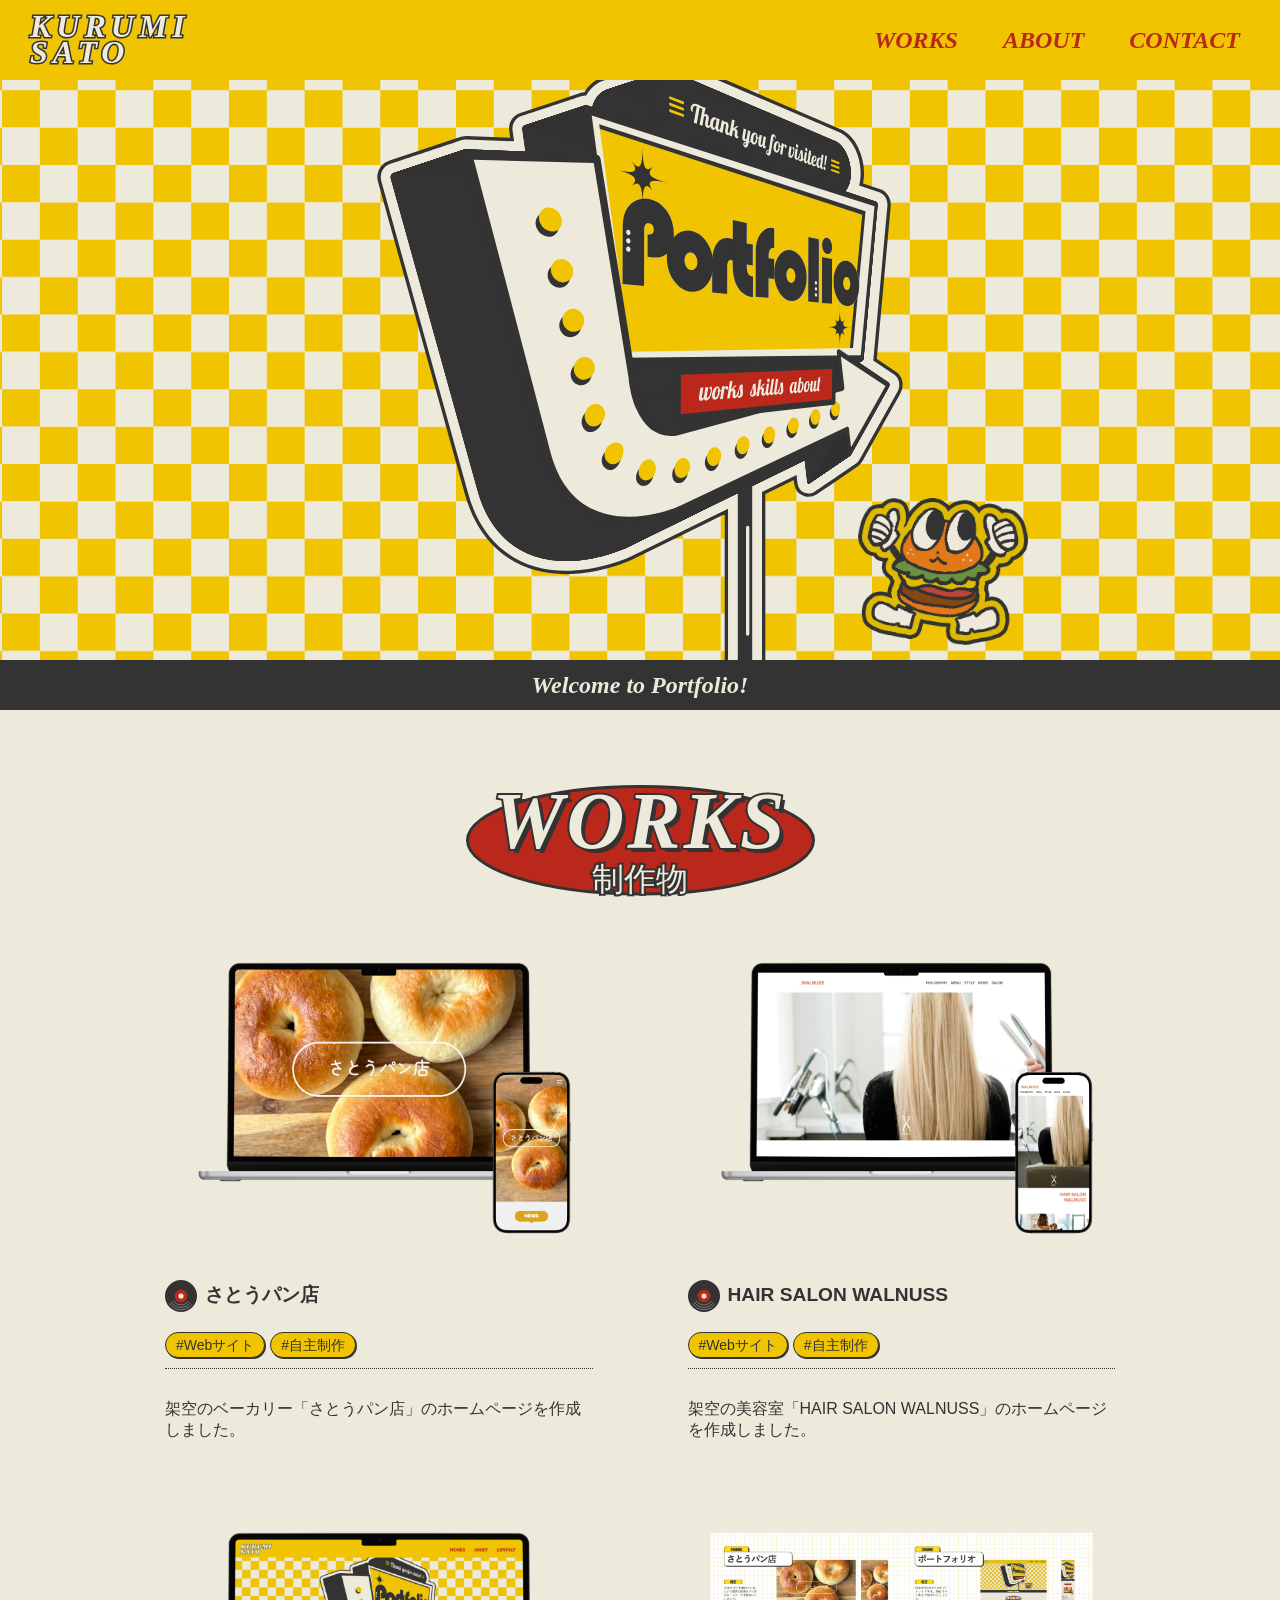
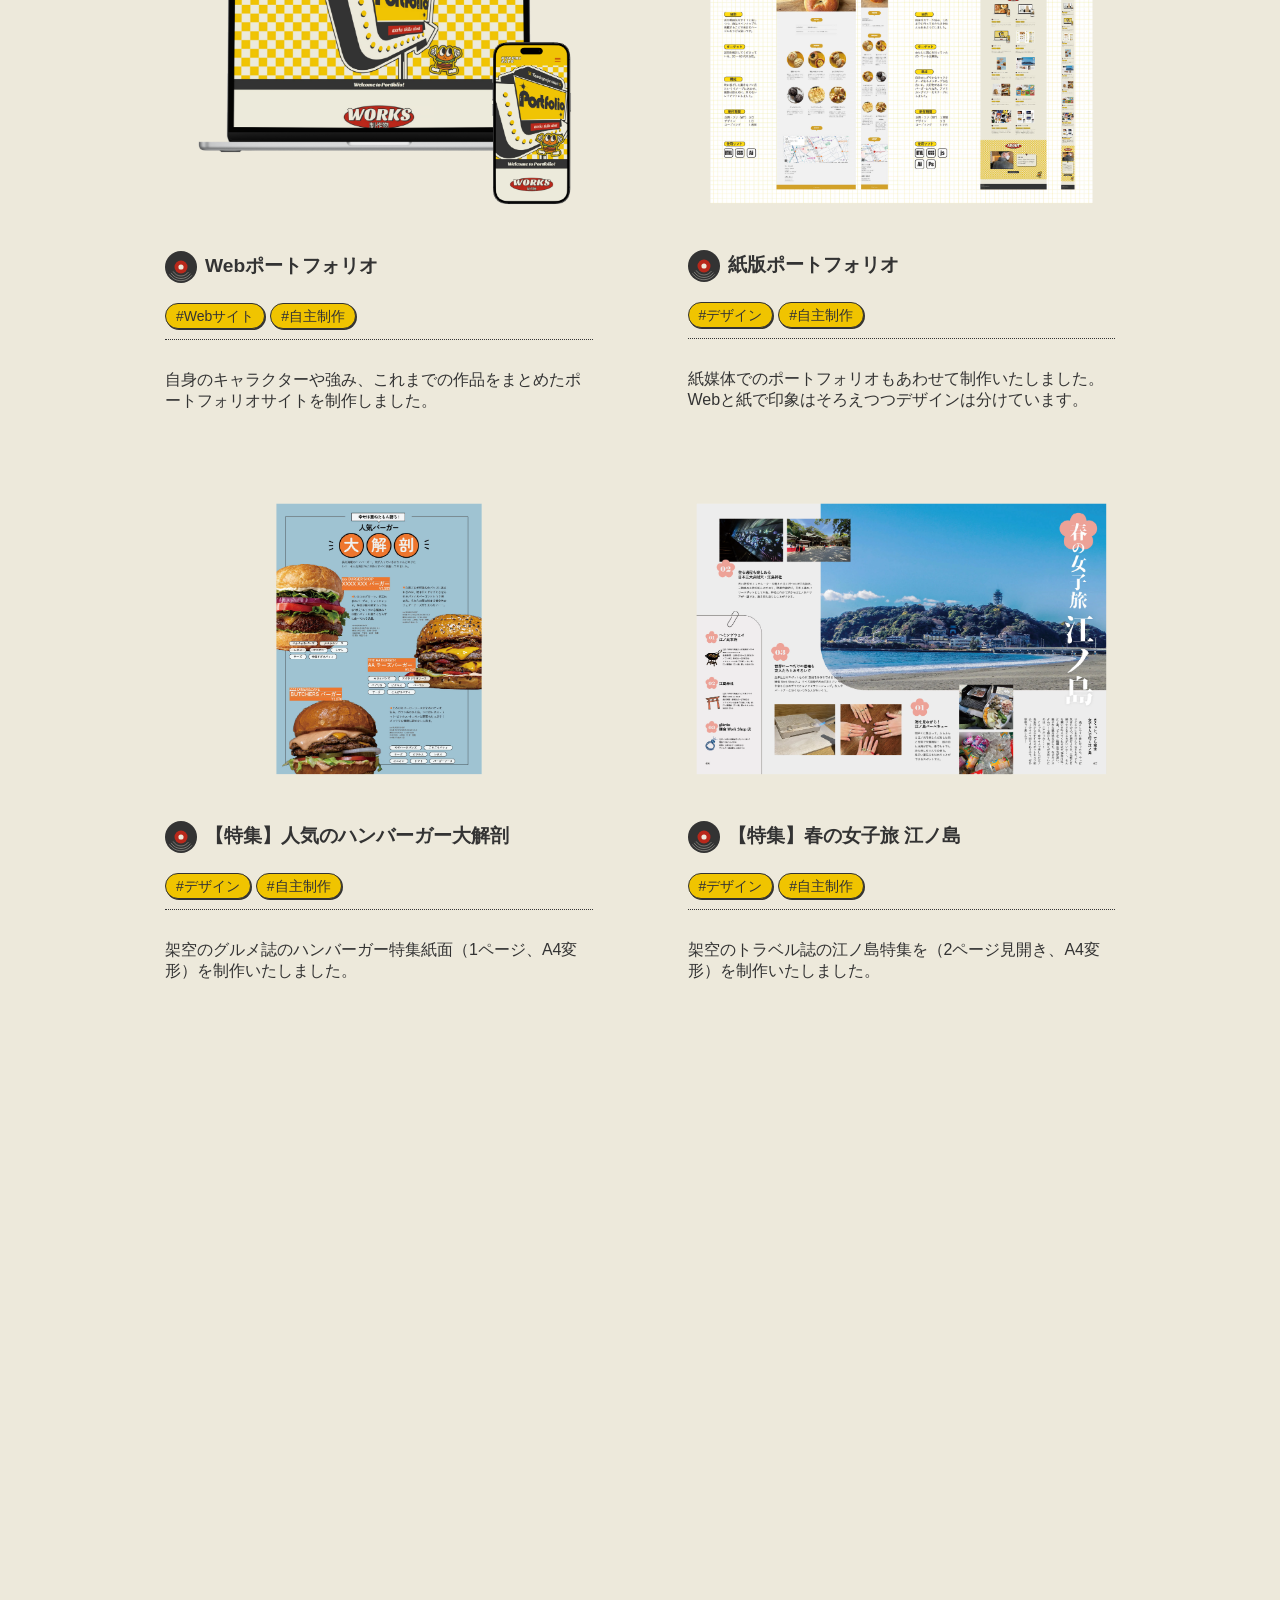
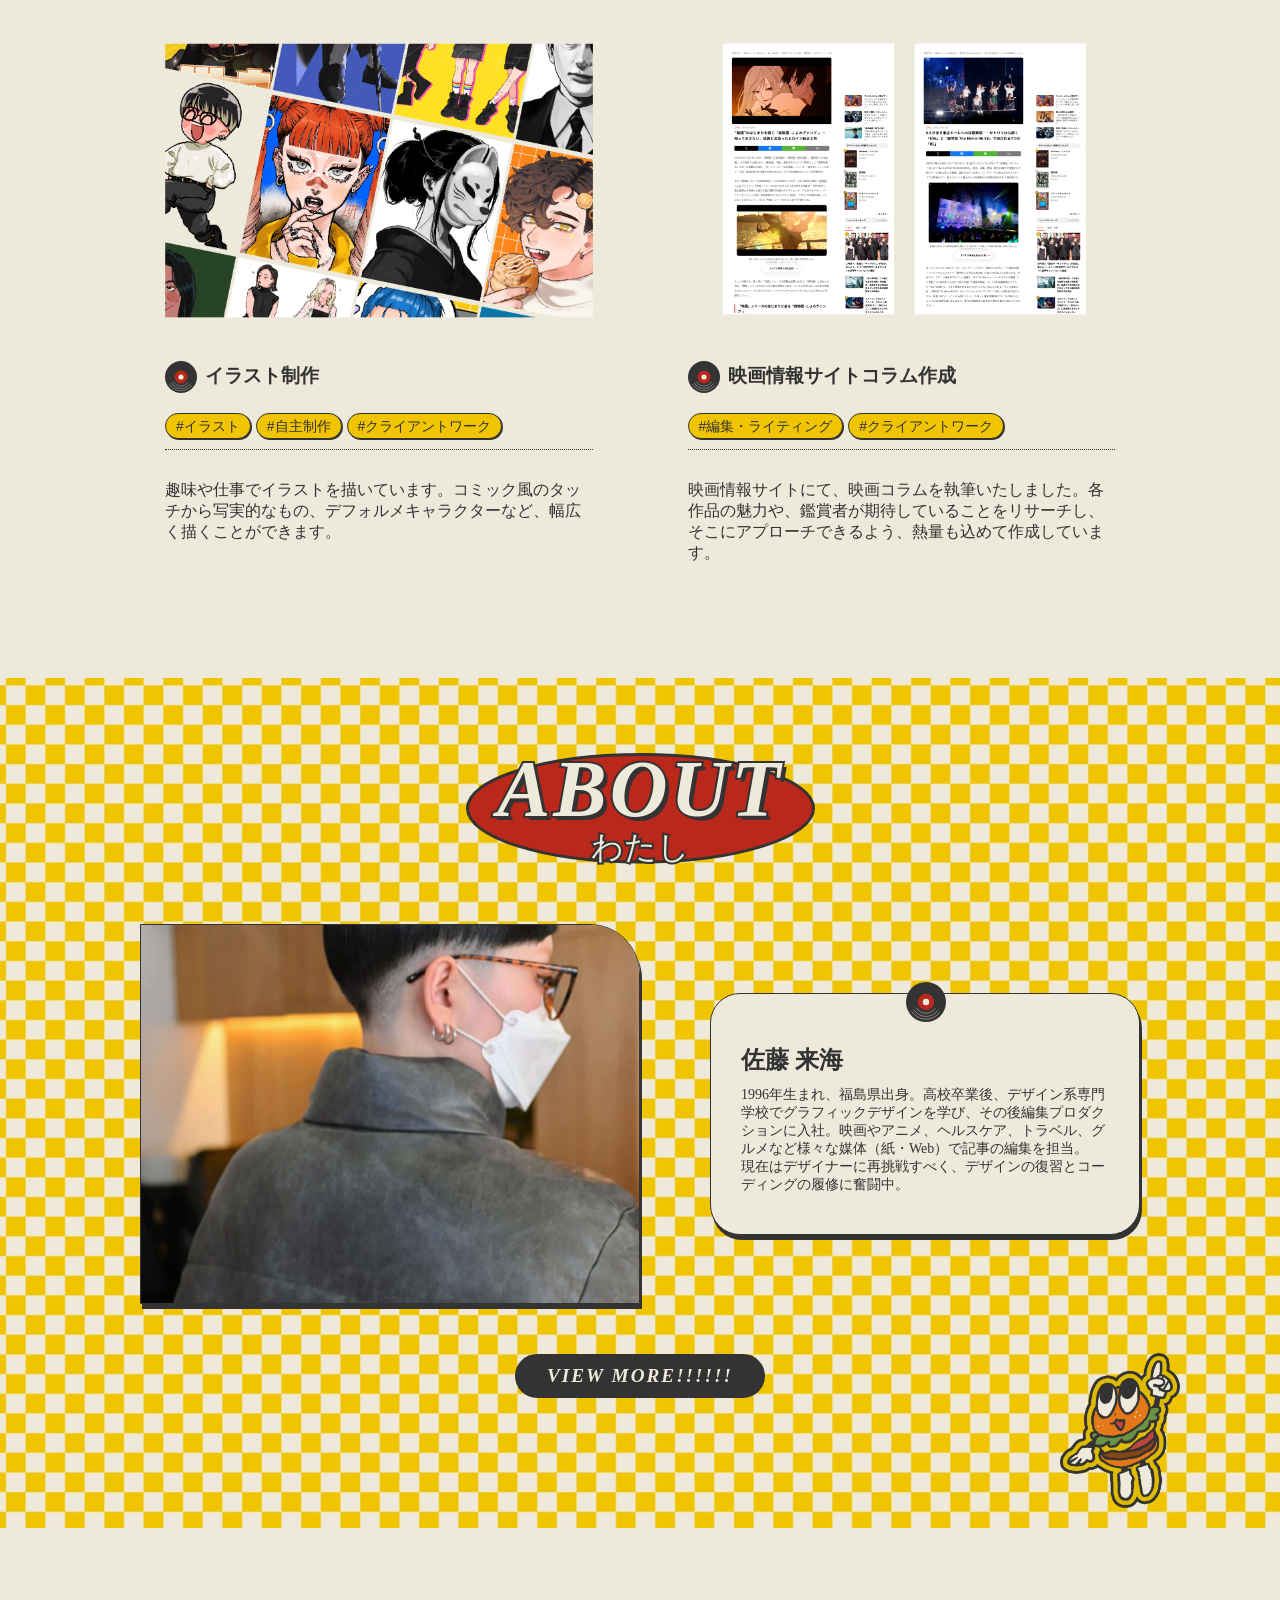
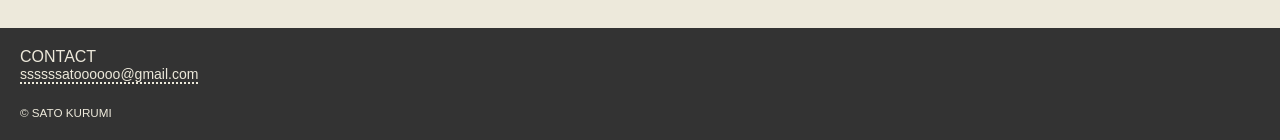
==== commit a7962891: "Add files via upload" ====
--- a/index.html
+++ b/index.html
@@ -46,7 +46,8 @@
             </nav>
         </div>
         <!-- ↓↓↓メインビジュアル↓↓↓ -->
-        <div id="main-visual"><span class="katakata"><img src="img/hamburger-kun.webp"></span></div>
+        <div id="main-visual"><a href="hamburger-kun.html"><span class="katakata"><img
+                        src="img/hamburger-kun.webp"></span></a></div>
 
         <!-- ↓↓↓黒い帯の箇所↓↓↓ -->
         <div id="header-banner">
@@ -279,4 +280,4 @@
         });</script>
 </body>
 
-</html>
+</html>
